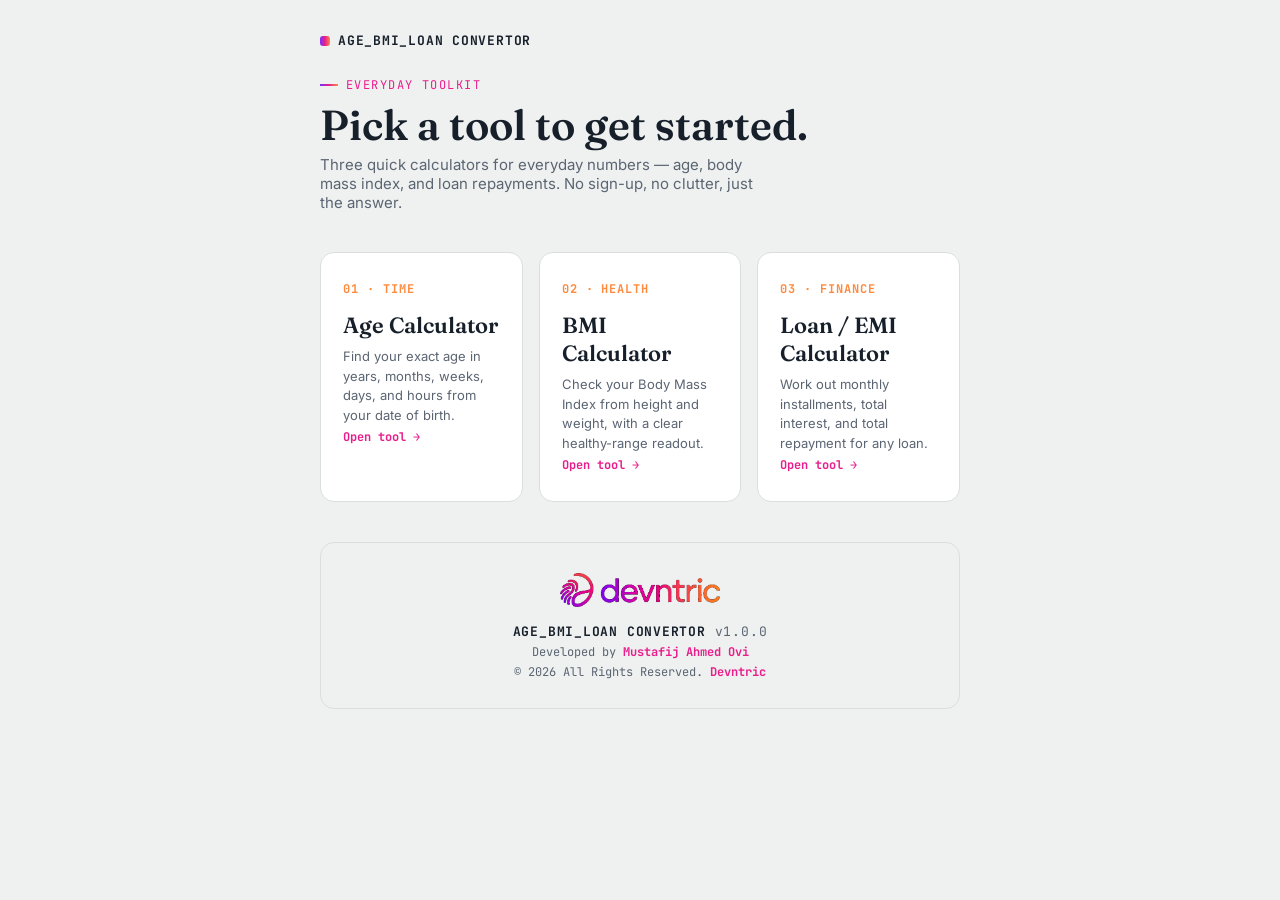
==== index.html @ 1c58399e "change index" ====
<!DOCTYPE html>
<html lang="en">
<head>
<meta charset="UTF-8">
<meta name="viewport" content="width=device-width, initial-scale=1.0">
<title>Age_BMI_Loan Convertor</title>
<link rel="stylesheet" href="style.css">
</head>
<body>

<div class="page">
  <div class="topnav">
    <span class="brand">AGE_BMI_LOAN CONVERTOR</span>
  </div>

  <div class="hero">
    <div class="eyebrow">Everyday Toolkit</div>
    <h1>Pick a tool to get started.</h1>
    <p class="sub">Three quick calculators for everyday numbers — age, body mass index, and loan repayments. No sign-up, no clutter, just the answer.</p>
  </div>

  <div class="tool-grid">
    <a class="tool-card" href="age.html">
      <span class="icon">01 · Time</span>
      <h3>Age Calculator</h3>
      <p>Find your exact age in years, months, weeks, days, and hours from your date of birth.</p>
      <span class="go">Open tool →</span>
    </a>

    <a class="tool-card" href="bmi.html">
      <span class="icon">02 · Health</span>
      <h3>BMI Calculator</h3>
      <p>Check your Body Mass Index from height and weight, with a clear healthy-range readout.</p>
      <span class="go">Open tool →</span>
    </a>

    <a class="tool-card" href="loan.html">
      <span class="icon">03 · Finance</span>
      <h3>Loan / EMI Calculator</h3>
      <p>Work out monthly installments, total interest, and total repayment for any loan.</p>
      <span class="go">Open tool →</span>
    </a>
  </div>

  <footer class="brand-footer">
    <img src="assets/devntric-logo-paper.png" alt="Devntric logo">
    <p class="app-name">AGE_BMI_LOAN CONVERTOR <span class="ver">v1.0.0</span></p>
    <p class="line">Developed by <a href="https://www.linkedin.com/in/mustafij55" target="_blank" rel="noopener">Mustafij Ahmed Ovi</a></p>
    <p class="line copyright">© 2026 All Rights Reserved. <a href="#">Devntric</a></p>
  </footer>
</div>

</body>
</html>
---- style.css ----
@import url('https://fonts.googleapis.com/css2?family=Fraunces:opsz,wght@9..144,400;9..144,600;9..144,700&family=Inter:wght@400;500;600&family=JetBrains+Mono:wght@400;500;700&display=swap');

:root{
  --ink:#17202A;
  --ink-soft:#232E3A;
  --paper:#EEF1F0;
  --paper-raised:#FFFFFF;
  --violet:#7B2FF7;
  --magenta:#E91E8C;
  --amber:#FF8A3D;
  --teal:#E91E8C;
  --text-main:#17202A;
  --text-muted:#5B6572;
  --border:#DADFDD;
  --error:#DC2626;
  --brand-gradient: linear-gradient(90deg, var(--violet) 0%, var(--magenta) 50%, var(--amber) 100%);
}
*{box-sizing:border-box;}
body{
  margin:0;
  background:var(--paper);
  color:var(--text-main);
  font-family:'Inter',sans-serif;
  min-height:100vh;
  padding:32px 16px;
}
.page{
  width:100%;
  max-width:640px;
  margin:0 auto;
}
.topnav{
  display:flex;
  align-items:center;
  justify-content:space-between;
  margin-bottom:28px;
}
.brand{
  font-family:'JetBrains Mono',monospace;
  font-size:13px;
  font-weight:700;
  letter-spacing:0.06em;
  color:var(--ink);
  text-decoration:none;
  display:flex;
  align-items:center;
  gap:8px;
}
.brand::before{
  content:'';
  width:10px;
  height:10px;
  border-radius:3px;
  background:var(--brand-gradient);
  display:inline-block;
}
.back-link{
  font-family:'JetBrains Mono',monospace;
  font-size:12px;
  color:var(--text-muted);
  text-decoration:none;
  border:1px solid var(--border);
  padding:6px 12px;
  border-radius:20px;
  transition:all .15s ease;
}
.back-link:hover{
  border-color:var(--teal);
  color:var(--teal);
}
.eyebrow{
  font-family:'JetBrains Mono',monospace;
  font-size:12px;
  letter-spacing:0.12em;
  text-transform:uppercase;
  color:var(--teal);
  margin-bottom:10px;
  display:flex;
  align-items:center;
  gap:8px;
}
.eyebrow::before{
  content:'';
  width:18px;
  height:2px;
  background:var(--brand-gradient);
  display:inline-block;
}
h1{
  font-family:'Fraunces',serif;
  font-weight:600;
  font-size:clamp(30px,5vw,42px);
  line-height:1.05;
  margin:0 0 8px;
  color:var(--ink);
}
.sub{
  color:var(--text-muted);
  font-size:15px;
  margin:0 0 32px;
  max-width:50ch;
}
.card{
  background:var(--paper-raised);
  border:1px solid var(--border);
  border-radius:14px;
  padding:32px;
  box-shadow:0 1px 2px rgba(23,32,42,0.04);
}
label{
  display:block;
  font-size:13px;
  font-weight:600;
  color:var(--ink);
  margin-bottom:8px;
}
input, select{
  width:100%;
  padding:14px 16px;
  font-family:'JetBrains Mono',monospace;
  font-size:16px;
  border:1.5px solid var(--border);
  border-radius:8px;
  background:var(--paper);
  color:var(--text-main);
  outline:none;
  transition:border-color .15s ease;
}
input:focus, select:focus{
  border-color:var(--teal);
}
.row{
  display:flex;
  gap:16px;
  flex-wrap:wrap;
  margin-bottom:16px;
}
.row > div{ flex:1; min-width:180px; }
button.primary{
  margin-top:8px;
  width:100%;
  padding:15px;
  background:var(--brand-gradient);
  background-size:200% 100%;
  background-position:0% 0%;
  color:#fff;
  border:none;
  border-radius:8px;
  font-family:'Inter',sans-serif;
  font-weight:600;
  font-size:15px;
  cursor:pointer;
  transition:background-position .3s ease, transform .1s ease;
}
button.primary:hover{ background-position:100% 0%; }
button.primary:active{ transform:scale(0.99); }
button.primary:focus-visible{ outline:2px solid var(--amber); outline-offset:2px; }

.result{
  margin-top:28px;
  display:none;
}
.result.show{ display:block; animation:fadeUp .4s ease; }
@keyframes fadeUp{
  from{ opacity:0; transform:translateY(8px); }
  to{ opacity:1; transform:translateY(0); }
}
.headline-stat{
  font-family:'Fraunces',serif;
  font-size:clamp(26px,4vw,34px);
  color:var(--ink);
  margin:0 0 20px;
}
.headline-stat span{
  color:var(--teal);
  font-weight:700;
}
.stat-strip{
  display:grid;
  grid-template-columns:repeat(auto-fit,minmax(110px,1fr));
  gap:1px;
  background:var(--border);
  border:1px solid var(--border);
  border-radius:10px;
  overflow:hidden;
}
.stat{
  background:var(--paper-raised);
  padding:18px 14px;
  text-align:center;
}
.stat .num{
  font-family:'JetBrains Mono',monospace;
  font-weight:700;
  font-size:22px;
  color:var(--ink);
  display:block;
}
.stat .lbl{
  font-family:'JetBrains Mono',monospace;
  font-size:10px;
  letter-spacing:0.08em;
  text-transform:uppercase;
  color:var(--text-muted);
  margin-top:4px;
  display:block;
}
.stat:nth-child(1) .num{ color:var(--amber); }
.note{
  margin-top:16px;
  font-size:13px;
  color:var(--text-muted);
  font-family:'JetBrains Mono',monospace;
}
.error{
  margin-top:16px;
  color:var(--error);
  font-size:13px;
  font-family:'JetBrains Mono',monospace;
  display:none;
}
footer{
  margin-top:20px;
}

/* --- Brand footer --- */
.brand-footer{
  margin-top:40px;
  background:var(--paper);
  border:1px solid var(--border);
  border-radius:14px;
  padding:30px 24px 24px;
  text-align:center;
}
.brand-footer img{
  height:34px;
  display:block;
  margin:0 auto 16px;
  text-align:center;
}
.brand-footer .app-name{
  font-family:'JetBrains Mono',monospace;
  font-weight:700;
  font-size:13px;
  letter-spacing:0.06em;
  color:var(--ink);
  margin:0 0 4px;
}
.brand-footer .ver{
  color:var(--text-muted);
  font-weight:400;
}
.brand-footer .line{
  font-family:'JetBrains Mono',monospace;
  font-size:12px;
  color:var(--text-muted);
  margin:4px 0;
}
.brand-footer a{
  color:var(--teal);
  font-weight:700;
  text-decoration:none;
}
.brand-footer a:hover{
  text-decoration:underline;
}
.brand-footer .copyright a{
  color:var(--teal);
}

/* --- Landing page specific --- */
.hero{
  text-align:left;
  margin-bottom:40px;
}
.tool-grid{
  display:grid;
  grid-template-columns:repeat(auto-fit,minmax(180px,1fr));
  gap:16px;
}
.tool-card{
  background:var(--paper-raised);
  border:1px solid var(--border);
  border-radius:14px;
  padding:28px 22px;
  text-decoration:none;
  color:var(--text-main);
  display:block;
  transition:transform .15s ease, box-shadow .15s ease, border-color .15s ease;
  position:relative;
  overflow:hidden;
}
.tool-card:hover{
  transform:translateY(-3px);
  box-shadow:0 8px 20px rgba(23,32,42,0.08);
  border-color:var(--teal);
}
.tool-card .icon{
  font-family:'JetBrains Mono',monospace;
  font-size:12px;
  font-weight:700;
  color:var(--amber);
  letter-spacing:0.08em;
  text-transform:uppercase;
  display:block;
  margin-bottom:14px;
}
.tool-card h3{
  font-family:'Fraunces',serif;
  font-size:22px;
  font-weight:600;
  margin:0 0 8px;
  color:var(--ink);
}
.tool-card p{
  font-size:13px;
  color:var(--text-muted);
  margin:0;
  line-height:1.5;
}
.tool-card .go{
  margin-top:16px;
  font-family:'JetBrains Mono',monospace;
  font-size:12px;
  color:var(--teal);
  font-weight:700;
}
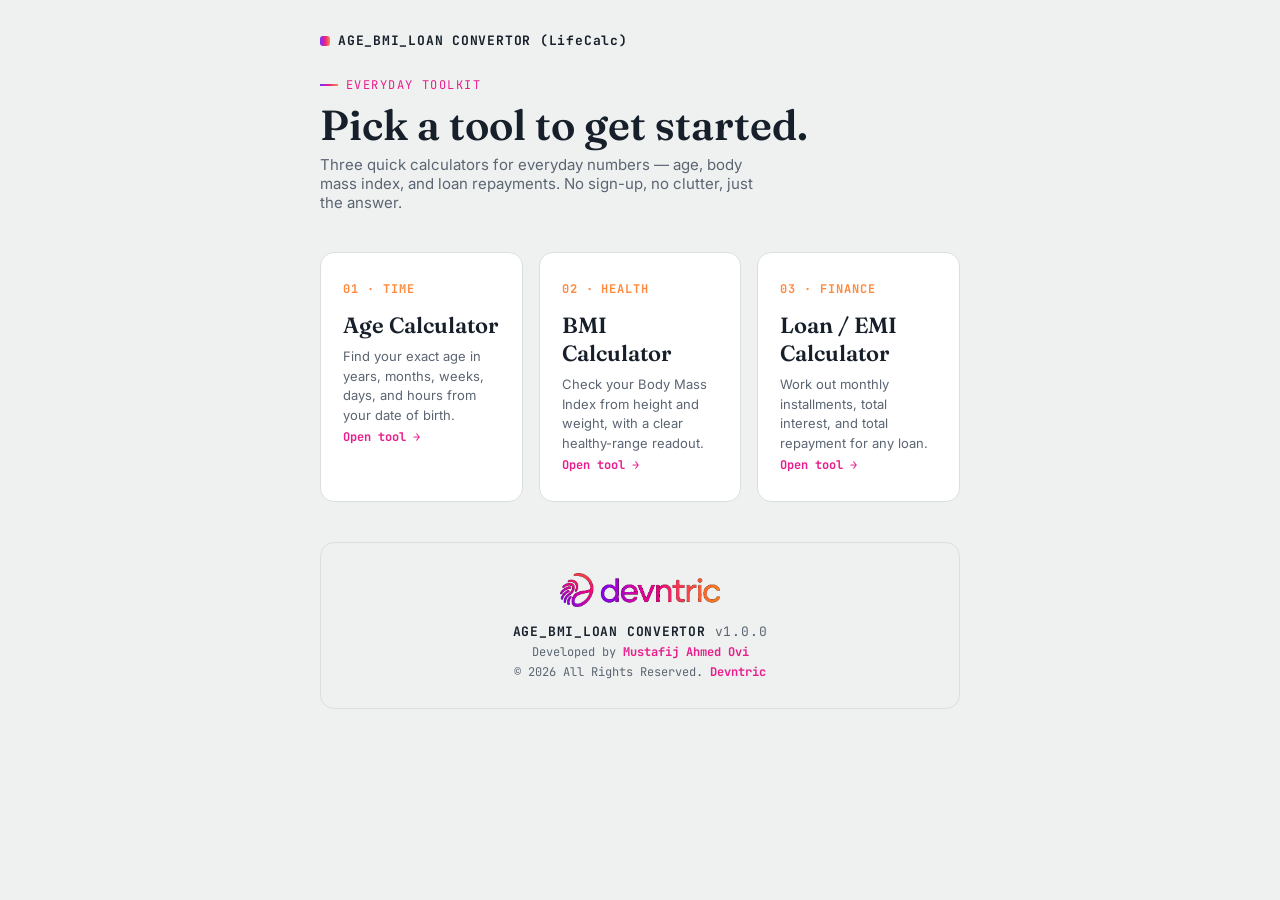
==== commit eb1fc377: "app name" ====
--- a/index.html
+++ b/index.html
@@ -3,14 +3,14 @@
 <head>
 <meta charset="UTF-8">
 <meta name="viewport" content="width=device-width, initial-scale=1.0">
-<title>Age_BMI_Loan Convertor</title>
+<title>LifeCalc</title>
 <link rel="stylesheet" href="style.css">
 </head>
 <body>
 
 <div class="page">
   <div class="topnav">
-    <span class="brand">AGE_BMI_LOAN CONVERTOR</span>
+    <span class="brand">AGE_BMI_LOAN CONVERTOR (LifeCalc)</span>
   </div>
 
   <div class="hero">
--- a/style.css
+++ b/style.css
@@ -236,7 +236,6 @@
   height:34px;
   display:block;
   margin:0 auto 16px;
-  text-align:center;
 }
 .brand-footer .app-name{
   font-family:'JetBrains Mono',monospace;
@@ -325,3 +324,22 @@
   color:var(--teal);
   font-weight:700;
 }
+
+/* --- Phone refinements --- */
+@media (max-width: 480px){
+  body{ padding:20px 12px; }
+  .card{ padding:22px 18px; }
+  .topnav{ margin-bottom:20px; }
+  .brand{ font-size:11px; }
+  .back-link{ font-size:11px; padding:5px 10px; }
+  h1{ margin-bottom:6px; }
+  .sub{ margin-bottom:22px; font-size:14px; }
+  .row{ gap:12px; }
+  .row > div{ min-width:100%; }
+  .stat-strip{ grid-template-columns:repeat(2, 1fr); }
+  .stat{ padding:14px 10px; }
+  .stat .num{ font-size:19px; }
+  .headline-stat{ font-size:24px; }
+  .tool-grid{ grid-template-columns:1fr; }
+  .brand-footer{ padding:24px 18px 20px; }
+}
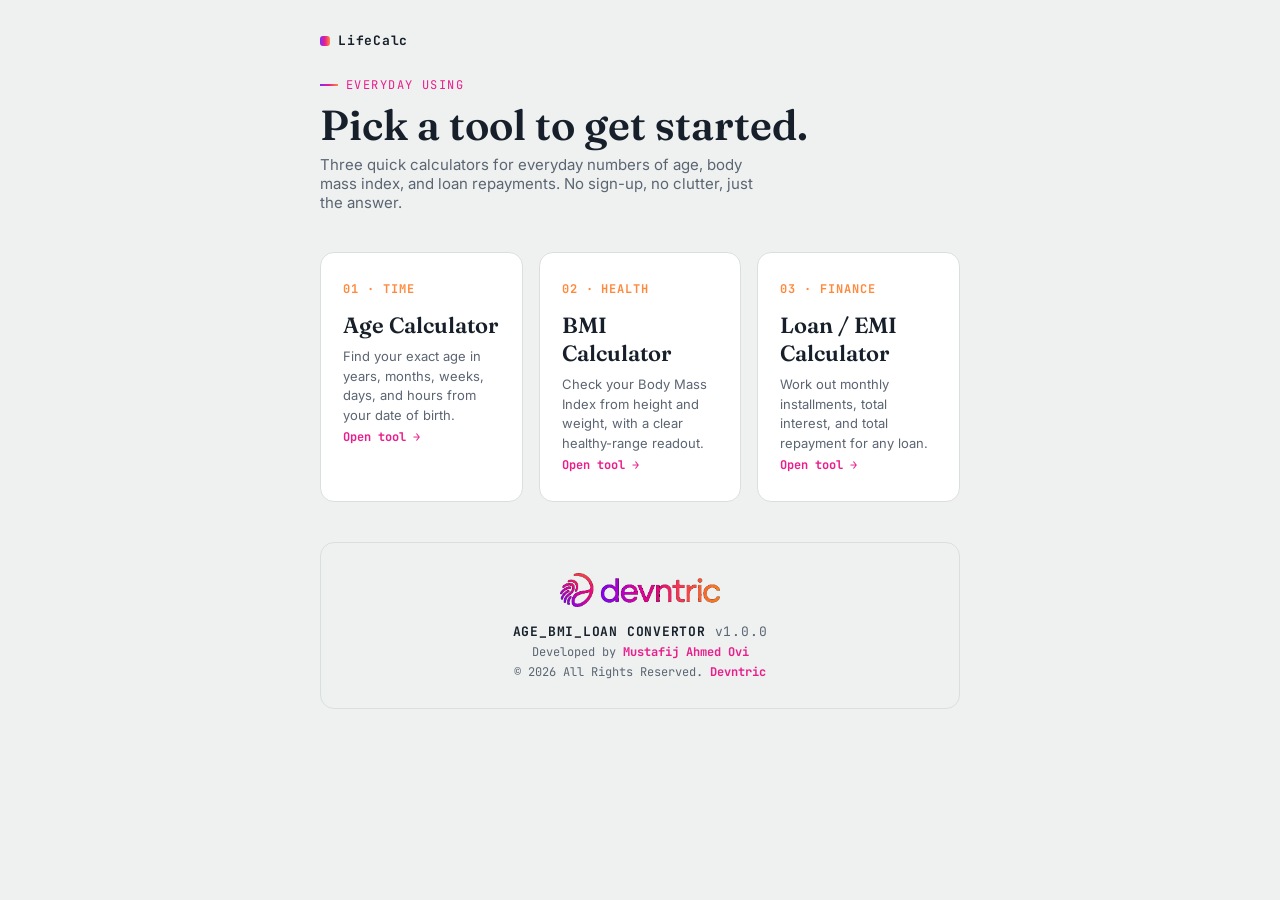
==== commit bd1ab97e: "index change" ====
--- a/index.html
+++ b/index.html
@@ -10,13 +10,13 @@
 
 <div class="page">
   <div class="topnav">
-    <span class="brand">AGE_BMI_LOAN CONVERTOR (LifeCalc)</span>
+    <span class="brand">LifeCalc</span>
   </div>
 
   <div class="hero">
-    <div class="eyebrow">Everyday Toolkit</div>
+    <div class="eyebrow">Everyday Using</div>
     <h1>Pick a tool to get started.</h1>
-    <p class="sub">Three quick calculators for everyday numbers — age, body mass index, and loan repayments. No sign-up, no clutter, just the answer.</p>
+    <p class="sub">Three quick calculators for everyday numbers of age, body mass index, and loan repayments. No sign-up, no clutter, just the answer.</p>
   </div>
 
   <div class="tool-grid">
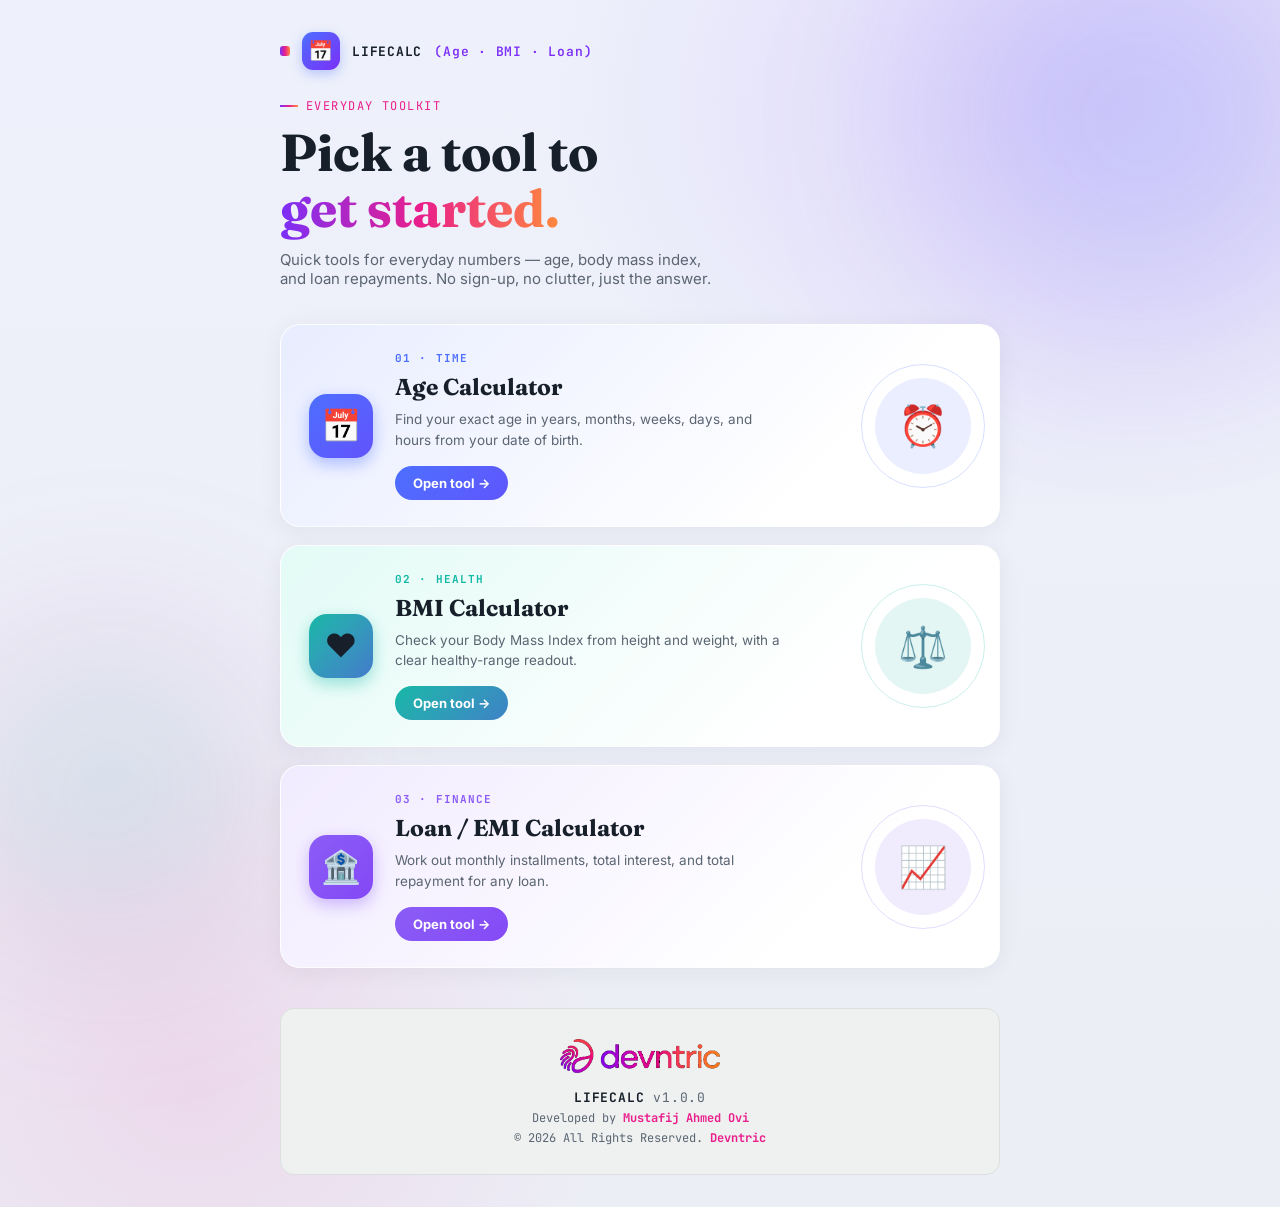
==== commit 18716669: "index style change" ====
--- a/index.html
+++ b/index.html
@@ -6,49 +6,64 @@
 <title>LifeCalc</title>
 <link rel="stylesheet" href="style.css">
 </head>
-<body>
+<body class="landing">
 
-<div class="page">
+<div class="page landing-page">
   <div class="topnav">
-    <span class="brand">LifeCalc</span>
+    <span class="brand badge-brand">
+      <span class="brand-icon-badge" style="font-size:20px;">📅</span>
+      LIFECALC <span class="brand-tagline">(Age · BMI · Loan)</span>
+    </span>
   </div>
 
   <div class="hero">
-    <div class="eyebrow">Everyday Using</div>
-    <h1>Pick a tool to get started.</h1>
-    <p class="sub">Three quick calculators for everyday numbers of age, body mass index, and loan repayments. No sign-up, no clutter, just the answer.</p>
+    <div class="eyebrow">Everyday Toolkit</div>
+    <h1>Pick a tool to<br><span class="accent">get started.</span></h1>
+    <p class="sub">Quick tools for everyday numbers — age, body mass index, and loan repayments. No sign-up, no clutter, just the answer.</p>
   </div>
 
   <div class="tool-grid">
-    <a class="tool-card" href="age.html">
-      <span class="icon">01 · Time</span>
-      <h3>Age Calculator</h3>
-      <p>Find your exact age in years, months, weeks, days, and hours from your date of birth.</p>
-      <span class="go">Open tool →</span>
+    <a class="tool-card" data-cat="time" href="age.html">
+      <span class="icon-badge">📅</span>
+      <span class="body">
+        <span class="icon">01 · Time</span>
+        <h3>Age Calculator</h3>
+        <p>Find your exact age in years, months, weeks, days, and hours from your date of birth.</p>
+        <span class="go">Open tool →</span>
+      </span>
+      <span class="deco">⏰</span>
     </a>
 
-    <a class="tool-card" href="bmi.html">
-      <span class="icon">02 · Health</span>
-      <h3>BMI Calculator</h3>
-      <p>Check your Body Mass Index from height and weight, with a clear healthy-range readout.</p>
-      <span class="go">Open tool →</span>
+    <a class="tool-card" data-cat="health" href="bmi.html">
+      <span class="icon-badge">❤️</span>
+      <span class="body">
+        <span class="icon">02 · Health</span>
+        <h3>BMI Calculator</h3>
+        <p>Check your Body Mass Index from height and weight, with a clear healthy-range readout.</p>
+        <span class="go">Open tool →</span>
+      </span>
+      <span class="deco">⚖️</span>
     </a>
 
-    <a class="tool-card" href="loan.html">
-      <span class="icon">03 · Finance</span>
-      <h3>Loan / EMI Calculator</h3>
-      <p>Work out monthly installments, total interest, and total repayment for any loan.</p>
-      <span class="go">Open tool →</span>
+    <a class="tool-card" data-cat="finance" href="loan.html">
+      <span class="icon-badge">🏦</span>
+      <span class="body">
+        <span class="icon">03 · Finance</span>
+        <h3>Loan / EMI Calculator</h3>
+        <p>Work out monthly installments, total interest, and total repayment for any loan.</p>
+        <span class="go">Open tool →</span>
+      </span>
+      <span class="deco">📈</span>
     </a>
   </div>
 
   <footer class="brand-footer">
-    <img src="assets/devntric-logo-paper.png" alt="Devntric logo">
-    <p class="app-name">AGE_BMI_LOAN CONVERTOR <span class="ver">v1.0.0</span></p>
+    <img src="assets/devntric-logo-white.png" alt="Devntric logo">
+    <p class="app-name">LIFECALC <span class="ver">v1.0.0</span></p>
     <p class="line">Developed by <a href="https://www.linkedin.com/in/mustafij55" target="_blank" rel="noopener">Mustafij Ahmed Ovi</a></p>
     <p class="line copyright">© 2026 All Rights Reserved. <a href="#">Devntric</a></p>
   </footer>
 </div>
 
 </body>
-</html>
+</html>
--- a/style.css
+++ b/style.css
@@ -267,62 +267,281 @@
   color:var(--teal);
 }
 
-/* --- Landing page specific --- */
+/* --- Landing page specific (v2) --- */
+body.landing{
+  background:
+    radial-gradient(ellipse 900px 700px at 85% 8%, rgba(123,47,247,0.14), transparent 60%),
+    radial-gradient(ellipse 700px 600px at 15% 90%, rgba(233,30,140,0.10), transparent 60%),
+    linear-gradient(180deg, #EEF1FB 0%, #ECEEF6 100%);
+  min-height:100vh;
+  position:relative;
+  overflow-x:hidden;
+}
+body.landing::before,
+body.landing::after{
+  content:'';
+  position:fixed;
+  border-radius:50%;
+  filter:blur(70px);
+  z-index:0;
+  pointer-events:none;
+}
+body.landing::before{
+  width:520px; height:520px;
+  top:-140px; right:-120px;
+  background:radial-gradient(circle, rgba(76,111,255,0.20), rgba(139,92,246,0.10) 60%, transparent 75%);
+}
+body.landing::after{
+  width:420px; height:420px;
+  bottom:-100px; left:-100px;
+  background:radial-gradient(circle, rgba(20,184,166,0.16), rgba(233,30,140,0.08) 60%, transparent 75%);
+}
+.page.landing-page{ position:relative; z-index:1; max-width:720px; }
+
 .hero{
   text-align:left;
-  margin-bottom:40px;
-}
+  margin-bottom:36px;
+}
+.hero h1{
+  font-family:'Fraunces',serif;
+  font-weight:700;
+  font-size:clamp(34px,6vw,52px);
+  line-height:1.08;
+  margin:0 0 14px;
+  color:var(--ink);
+}
+.hero h1 .accent{
+  background:var(--brand-gradient);
+  -webkit-background-clip:text;
+  background-clip:text;
+  color:transparent;
+}
+.brand.badge-brand{
+  gap:12px;
+}
+.brand-icon-badge{
+  width:38px;
+  height:38px;
+  border-radius:11px;
+  background:linear-gradient(135deg, #4C6FFF, var(--violet));
+  display:flex;
+  align-items:center;
+  justify-content:center;
+  flex-shrink:0;
+  box-shadow:0 4px 12px rgba(76,111,255,0.35);
+}
+.brand-icon-badge svg{ width:20px; height:20px; stroke:#fff; }
+.brand-tagline{
+  color:var(--violet);
+  font-weight:600;
+}
+
 .tool-grid{
-  display:grid;
-  grid-template-columns:repeat(auto-fit,minmax(180px,1fr));
-  gap:16px;
+  display:flex;
+  flex-direction:column;
+  gap:18px;
 }
 .tool-card{
-  background:var(--paper-raised);
-  border:1px solid var(--border);
-  border-radius:14px;
-  padding:28px 22px;
+  --cat-color:#4C6FFF;
+  --cat-soft:#EAF0FF;
+  background:linear-gradient(135deg, var(--cat-soft) 0%, #FFFFFF 75%);
+  border:1px solid rgba(255,255,255,0.8);
+  border-radius:20px;
+  padding:26px 28px;
   text-decoration:none;
   color:var(--text-main);
-  display:block;
-  transition:transform .15s ease, box-shadow .15s ease, border-color .15s ease;
+  display:flex;
+  align-items:center;
+  gap:22px;
+  transition:transform .18s ease, box-shadow .18s ease;
   position:relative;
   overflow:hidden;
+  box-shadow:0 4px 24px rgba(23,32,42,0.06);
 }
 .tool-card:hover{
-  transform:translateY(-3px);
-  box-shadow:0 8px 20px rgba(23,32,42,0.08);
-  border-color:var(--teal);
-}
+  transform:translateY(-3px) scale(1.01);
+  box-shadow:0 16px 34px rgba(23,32,42,0.12);
+}
+.tool-card .icon-badge{
+  width:64px;
+  height:64px;
+  border-radius:18px;
+  background:linear-gradient(135deg, var(--cat-color), color-mix(in srgb, var(--cat-color) 55%, var(--violet)));
+  display:flex;
+  align-items:center;
+  justify-content:center;
+  flex-shrink:0;
+  font-size:32px;
+  line-height:1;
+  box-shadow:0 6px 16px color-mix(in srgb, var(--cat-color) 40%, transparent);
+}
+.tool-card .icon-badge svg{ display:none; }
+.tool-card .body{ flex:1; min-width:0; }
 .tool-card .icon{
   font-family:'JetBrains Mono',monospace;
-  font-size:12px;
-  font-weight:700;
-  color:var(--amber);
-  letter-spacing:0.08em;
+  font-size:11px;
+  font-weight:700;
+  color:var(--cat-color);
+  letter-spacing:0.1em;
   text-transform:uppercase;
   display:block;
-  margin-bottom:14px;
+  margin-bottom:8px;
 }
 .tool-card h3{
   font-family:'Fraunces',serif;
-  font-size:22px;
+  font-size:23px;
+  font-weight:700;
+  margin:0 0 8px;
+  color:var(--ink);
+}
+.tool-card p{
+  font-size:13.5px;
+  color:var(--text-muted);
+  margin:0 0 16px;
+  line-height:1.5;
+  max-width:44ch;
+}
+.tool-card .go{
+  display:inline-flex;
+  align-items:center;
+  gap:6px;
+  font-family:'Inter',sans-serif;
+  font-size:13px;
+  font-weight:700;
+  color:#fff;
+  background:linear-gradient(135deg, var(--cat-color), color-mix(in srgb, var(--cat-color) 60%, var(--violet)));
+  padding:9px 18px;
+  border-radius:999px;
+}
+.tool-card .deco{
+  width:96px;
+  height:96px;
+  border-radius:50%;
+  background:color-mix(in srgb, var(--cat-color) 12%, white);
+  display:flex;
+  align-items:center;
+  justify-content:center;
+  flex-shrink:0;
+  position:relative;
+  font-size:40px;
+}
+.tool-card .deco::before{
+  content:'';
+  position:absolute;
+  inset:-14px;
+  border-radius:50%;
+  border:1px solid color-mix(in srgb, var(--cat-color) 22%, transparent);
+}
+.tool-card .deco svg{ display:none; }
+.tool-card[data-cat="time"]{ --cat-color:#4C6FFF; --cat-soft:#E8EDFF; }
+.tool-card[data-cat="health"]{ --cat-color:#14B8A6; --cat-soft:#E3FBF6; }
+.tool-card[data-cat="finance"]{ --cat-color:#8B5CF6; --cat-soft:#F1EBFF; }
+.tool-card[data-cat="career"]{ --cat-color:#FF8A3D; --cat-soft:#FFF0E3; }
+
+
+@media (max-width:600px){
+  .tool-card{ flex-wrap:wrap; padding:22px; }
+  .tool-card .deco{ display:none; }
+}
+
+/* --- Letter generator --- */
+.page.wide{ max-width:960px; }
+.letter-layout{
+  display:grid;
+  grid-template-columns:1fr 1fr;
+  gap:24px;
+  align-items:start;
+}
+@media (max-width:800px){
+  .letter-layout{ grid-template-columns:1fr; }
+}
+.toggle-group{
+  display:flex;
+  gap:8px;
+  margin-bottom:20px;
+}
+.toggle-btn{
+  flex:1;
+  padding:10px 14px;
+  border:1.5px solid var(--border);
+  border-radius:8px;
+  background:var(--paper-raised);
+  color:var(--text-muted);
+  font-family:'Inter',sans-serif;
   font-weight:600;
-  margin:0 0 8px;
-  color:var(--ink);
-}
-.tool-card p{
-  font-size:13px;
-  color:var(--text-muted);
-  margin:0;
-  line-height:1.5;
-}
-.tool-card .go{
+  font-size:13px;
+  cursor:pointer;
+  transition:all .15s ease;
+}
+.toggle-btn.active{
+  border-color:transparent;
+  background:var(--brand-gradient);
+  color:#fff;
+}
+textarea{
+  width:100%;
+  padding:12px 14px;
+  font-family:'Inter',sans-serif;
+  font-size:14px;
+  border:1.5px solid var(--border);
+  border-radius:8px;
+  background:var(--paper);
+  color:var(--text-main);
+  outline:none;
+  resize:vertical;
+  min-height:70px;
+}
+textarea:focus{ border-color:var(--teal); }
+.letter-paper{
+  background:#fff;
+  border:1px solid var(--border);
+  border-radius:10px;
+  padding:38px 34px;
+  min-height:420px;
+  font-family:'Fraunces',serif;
+  font-size:14.5px;
+  line-height:1.75;
+  color:#1a1a1a;
+  white-space:pre-wrap;
+  position:sticky;
+  top:20px;
+}
+.letter-actions{
+  display:flex;
+  gap:10px;
   margin-top:16px;
-  font-family:'JetBrains Mono',monospace;
-  font-size:12px;
-  color:var(--teal);
-  font-weight:700;
+}
+.letter-actions button{
+  flex:1;
+  padding:12px;
+  border:1.5px solid var(--border);
+  border-radius:8px;
+  background:var(--paper-raised);
+  color:var(--ink);
+  font-family:'Inter',sans-serif;
+  font-weight:600;
+  font-size:13px;
+  cursor:pointer;
+  transition:all .15s ease;
+}
+.letter-actions button:hover{
+  border-color:var(--teal);
+  color:var(--teal);
+}
+.letter-actions button.copied{
+  border-color:var(--teal);
+  color:var(--teal);
+}
+@media print{
+  body *{ visibility:hidden; }
+  .letter-paper, .letter-paper *{ visibility:visible; }
+  .letter-paper{
+    position:absolute;
+    top:0; left:0;
+    width:100%;
+    border:none;
+    box-shadow:none;
+  }
 }
 
 /* --- Phone refinements --- */
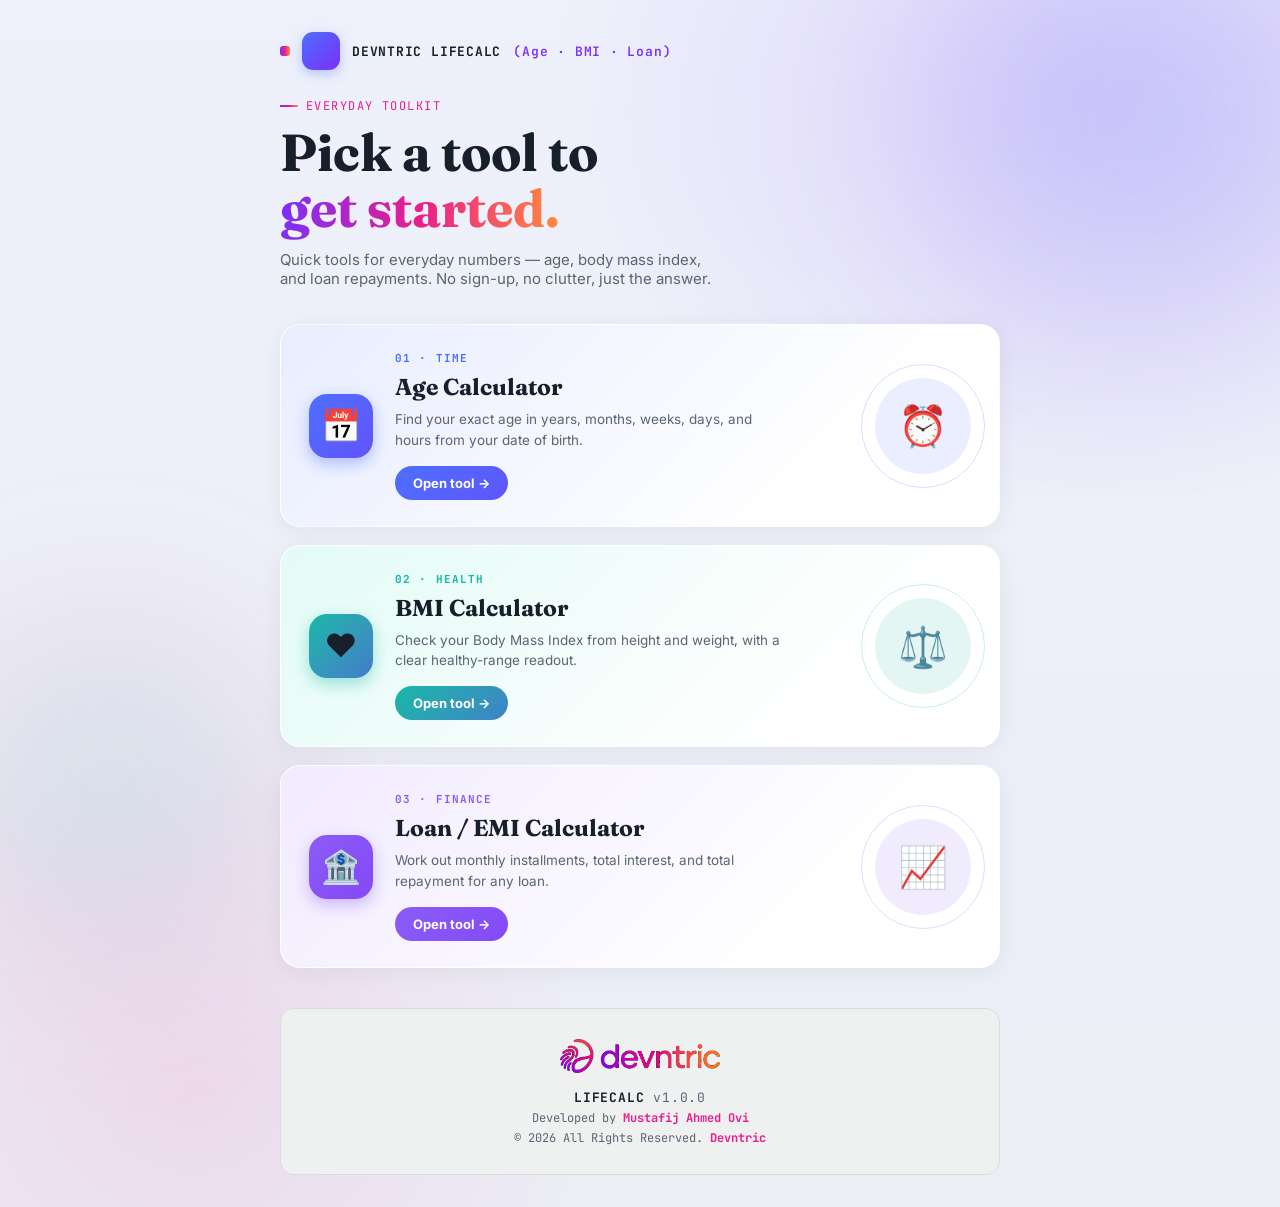
==== commit a9723516: "Footer" ====
--- a/index.html
+++ b/index.html
@@ -3,7 +3,7 @@
 <head>
 <meta charset="UTF-8">
 <meta name="viewport" content="width=device-width, initial-scale=1.0">
-<title>LifeCalc</title>
+<title>Devntric LifeCalc</title>
 <link rel="stylesheet" href="style.css">
 </head>
 <body class="landing">
@@ -11,8 +11,8 @@
 <div class="page landing-page">
   <div class="topnav">
     <span class="brand badge-brand">
-      <span class="brand-icon-badge" style="font-size:20px;">📅</span>
-      LIFECALC <span class="brand-tagline">(Age · BMI · Loan)</span>
+      <span class="brand-icon-badge" style="font-size:20px;"></span>
+      DEVNTRIC LIFECALC <span class="brand-tagline">(Age · BMI · Loan)</span>
     </span>
   </div>
 
@@ -61,7 +61,7 @@
     <img src="assets/devntric-logo-white.png" alt="Devntric logo">
     <p class="app-name">LIFECALC <span class="ver">v1.0.0</span></p>
     <p class="line">Developed by <a href="https://www.linkedin.com/in/mustafij55" target="_blank" rel="noopener">Mustafij Ahmed Ovi</a></p>
-    <p class="line copyright">© 2026 All Rights Reserved. <a href="#">Devntric</a></p>
+    <p class="line copyright">© 2026 All Rights Reserved. <a href="https://devntric.com/">Devntric</a></p>
   </footer>
 </div>
 
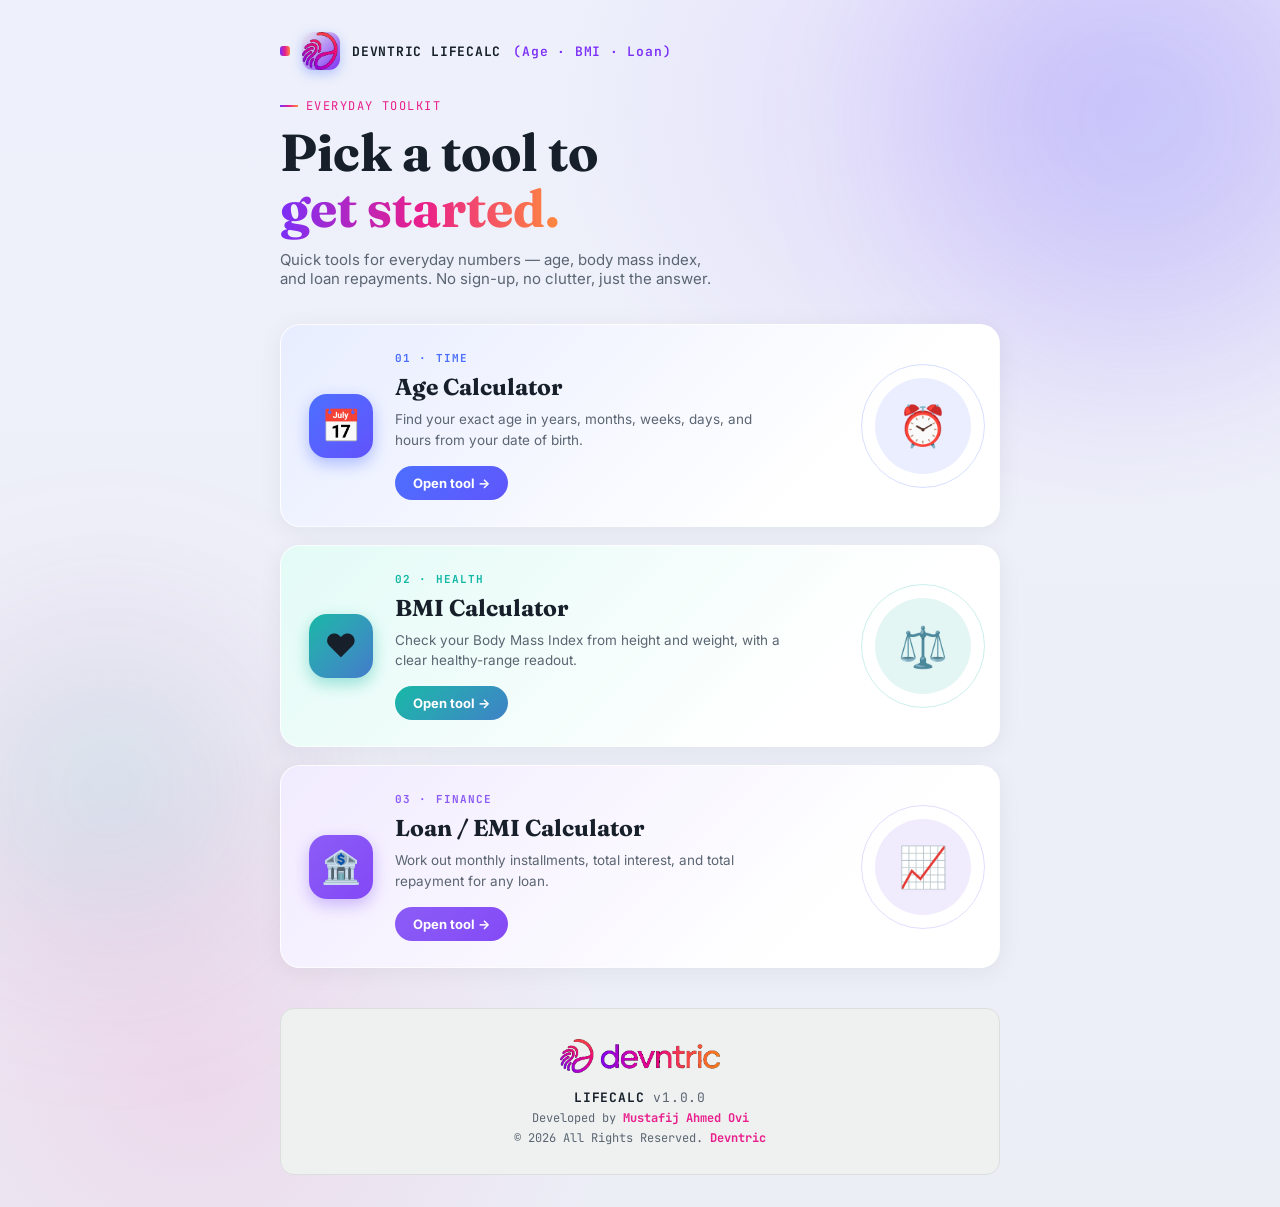
==== commit 104e4eef: "logo adjust" ====
--- a/index.html
+++ b/index.html
@@ -11,7 +11,7 @@
 <div class="page landing-page">
   <div class="topnav">
     <span class="brand badge-brand">
-      <span class="brand-icon-badge" style="font-size:20px;"></span>
+      <img src="assets/devntric-icon.png" alt="Devntric" class="brand-icon-badge">
       DEVNTRIC LIFECALC <span class="brand-tagline">(Age · BMI · Loan)</span>
     </span>
   </div>
--- a/style.css
+++ b/style.css
@@ -323,7 +323,7 @@
   width:38px;
   height:38px;
   border-radius:11px;
-  background:linear-gradient(135deg, #4C6FFF, var(--violet));
+  background:linear-gradient(135deg, #EEF1F0, var(--violet));
   display:flex;
   align-items:center;
   justify-content:center;
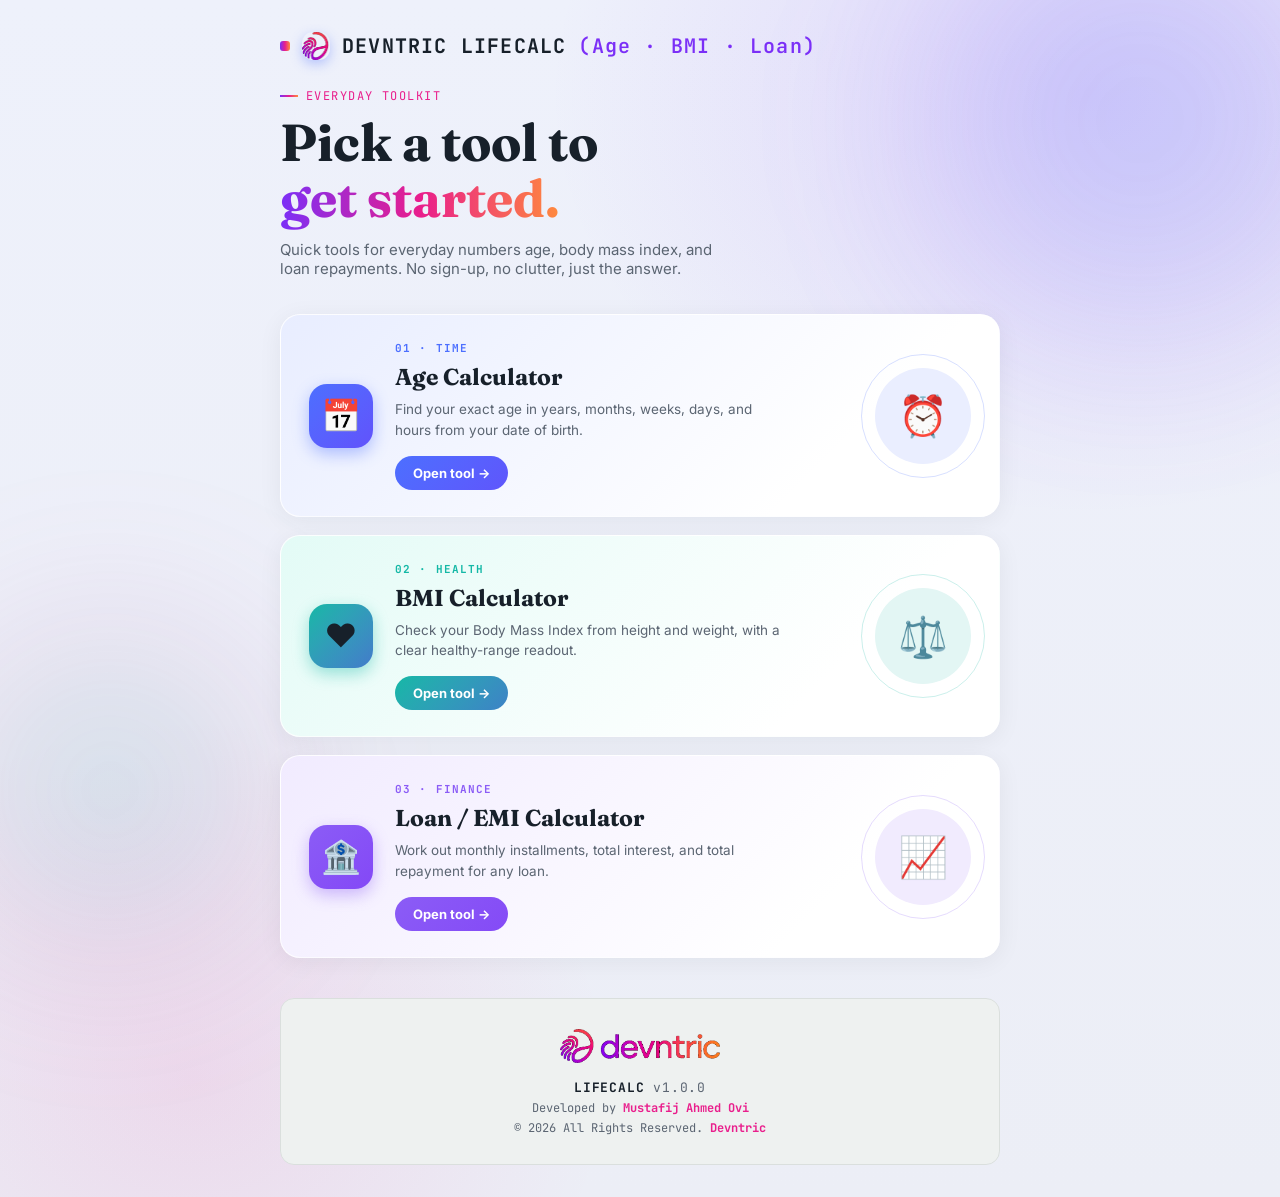
==== commit b0e7f321: "text bold" ====
--- a/index.html
+++ b/index.html
@@ -19,7 +19,7 @@
   <div class="hero">
     <div class="eyebrow">Everyday Toolkit</div>
     <h1>Pick a tool to<br><span class="accent">get started.</span></h1>
-    <p class="sub">Quick tools for everyday numbers — age, body mass index, and loan repayments. No sign-up, no clutter, just the answer.</p>
+    <p class="sub">Quick tools for everyday numbers age, body mass index, and loan repayments. No sign-up, no clutter, just the answer.</p>
   </div>
 
   <div class="tool-grid">
--- a/style.css
+++ b/style.css
@@ -37,7 +37,7 @@
 }
 .brand{
   font-family:'JetBrains Mono',monospace;
-  font-size:13px;
+  font-size:20px;
   font-weight:700;
   letter-spacing:0.06em;
   color:var(--ink);
@@ -320,10 +320,10 @@
   gap:12px;
 }
 .brand-icon-badge{
-  width:38px;
-  height:38px;
+  width:28px;
+  height:28px;
   border-radius:11px;
-  background:linear-gradient(135deg, #EEF1F0, var(--violet));
+  background:linear-gradient(135deg, #1a211f);
   display:flex;
   align-items:center;
   justify-content:center;
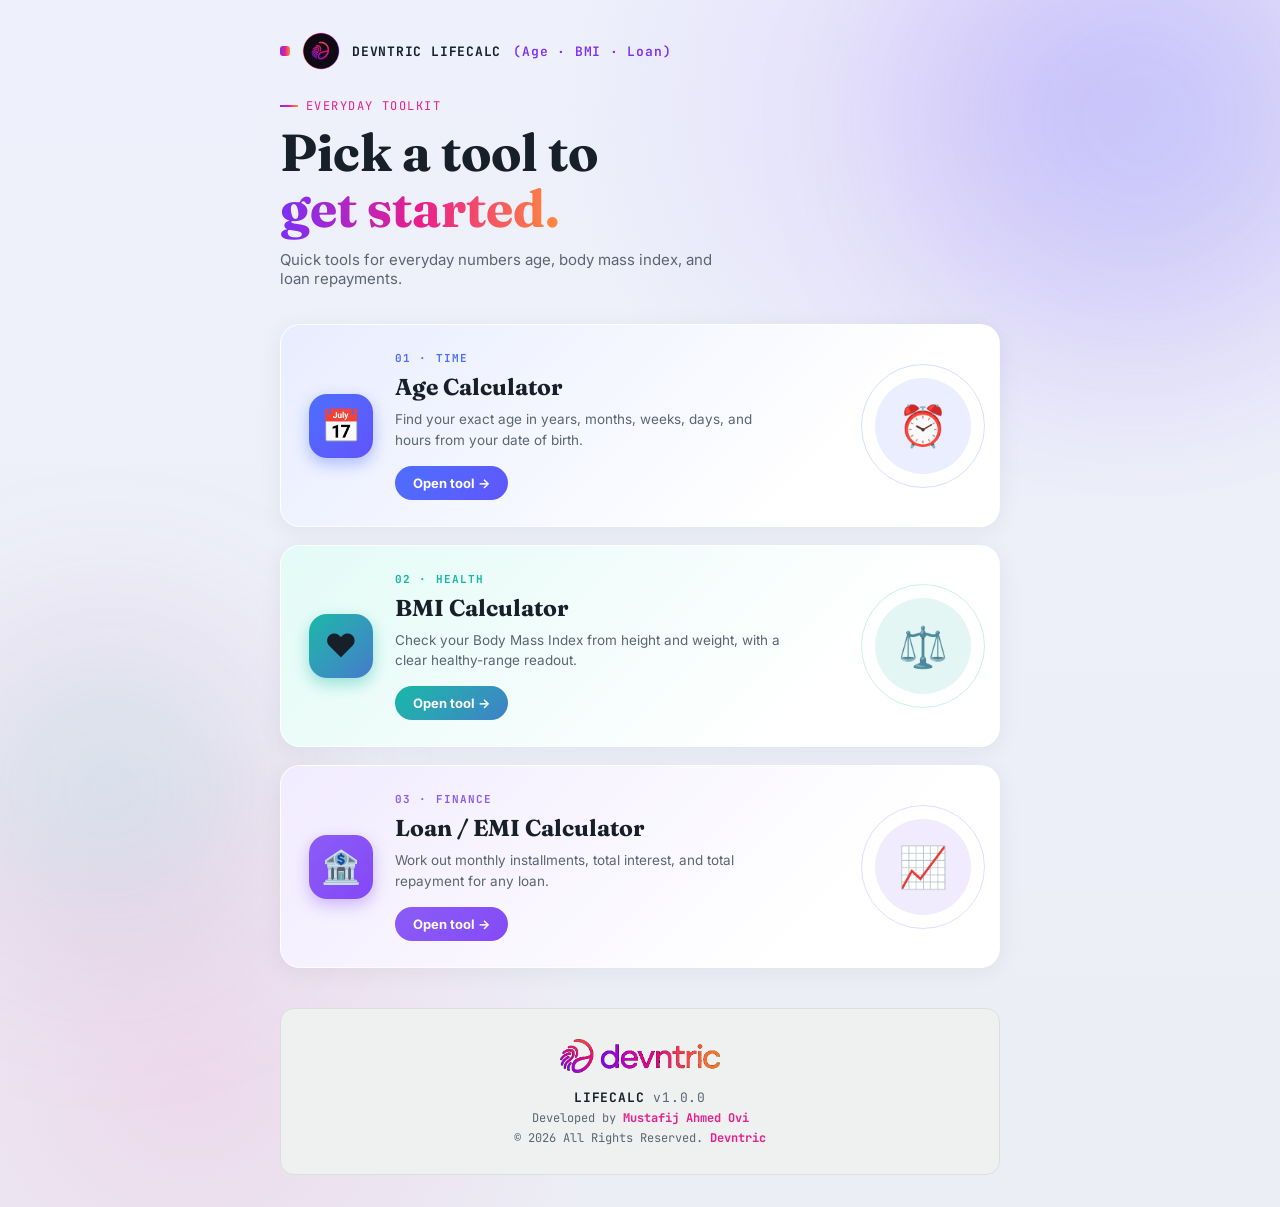
==== commit b5339f54: "Logo circle" ====
--- a/index.html
+++ b/index.html
@@ -11,7 +11,7 @@
 <div class="page landing-page">
   <div class="topnav">
     <span class="brand badge-brand">
-      <img src="assets/devntric-icon.png" alt="Devntric" class="brand-icon-badge">
+      <img src="assets/devntric-icon-circle.png" alt="Devntric" class="brand-icon-badge">
       DEVNTRIC LIFECALC <span class="brand-tagline">(Age · BMI · Loan)</span>
     </span>
   </div>
@@ -19,7 +19,7 @@
   <div class="hero">
     <div class="eyebrow">Everyday Toolkit</div>
     <h1>Pick a tool to<br><span class="accent">get started.</span></h1>
-    <p class="sub">Quick tools for everyday numbers age, body mass index, and loan repayments. No sign-up, no clutter, just the answer.</p>
+    <p class="sub">Quick tools for everyday numbers age, body mass index, and loan repayments.</p>
   </div>
 
   <div class="tool-grid">
--- a/style.css
+++ b/style.css
@@ -37,7 +37,7 @@
 }
 .brand{
   font-family:'JetBrains Mono',monospace;
-  font-size:20px;
+  font-size:13px;
   font-weight:700;
   letter-spacing:0.06em;
   color:var(--ink);
@@ -320,17 +320,13 @@
   gap:12px;
 }
 .brand-icon-badge{
-  width:28px;
-  height:28px;
-  border-radius:11px;
-  background:linear-gradient(135deg, #1a211f);
-  display:flex;
-  align-items:center;
-  justify-content:center;
+  width:38px;
+  height:38px;
+  border-radius:50%;
   flex-shrink:0;
-  box-shadow:0 4px 12px rgba(76,111,255,0.35);
-}
-.brand-icon-badge svg{ width:20px; height:20px; stroke:#fff; }
+  display:block;
+  object-fit:contain;
+}
 .brand-tagline{
   color:var(--violet);
   font-weight:600;
@@ -561,4 +557,4 @@
   .headline-stat{ font-size:24px; }
   .tool-grid{ grid-template-columns:1fr; }
   .brand-footer{ padding:24px 18px 20px; }
-}
+}
